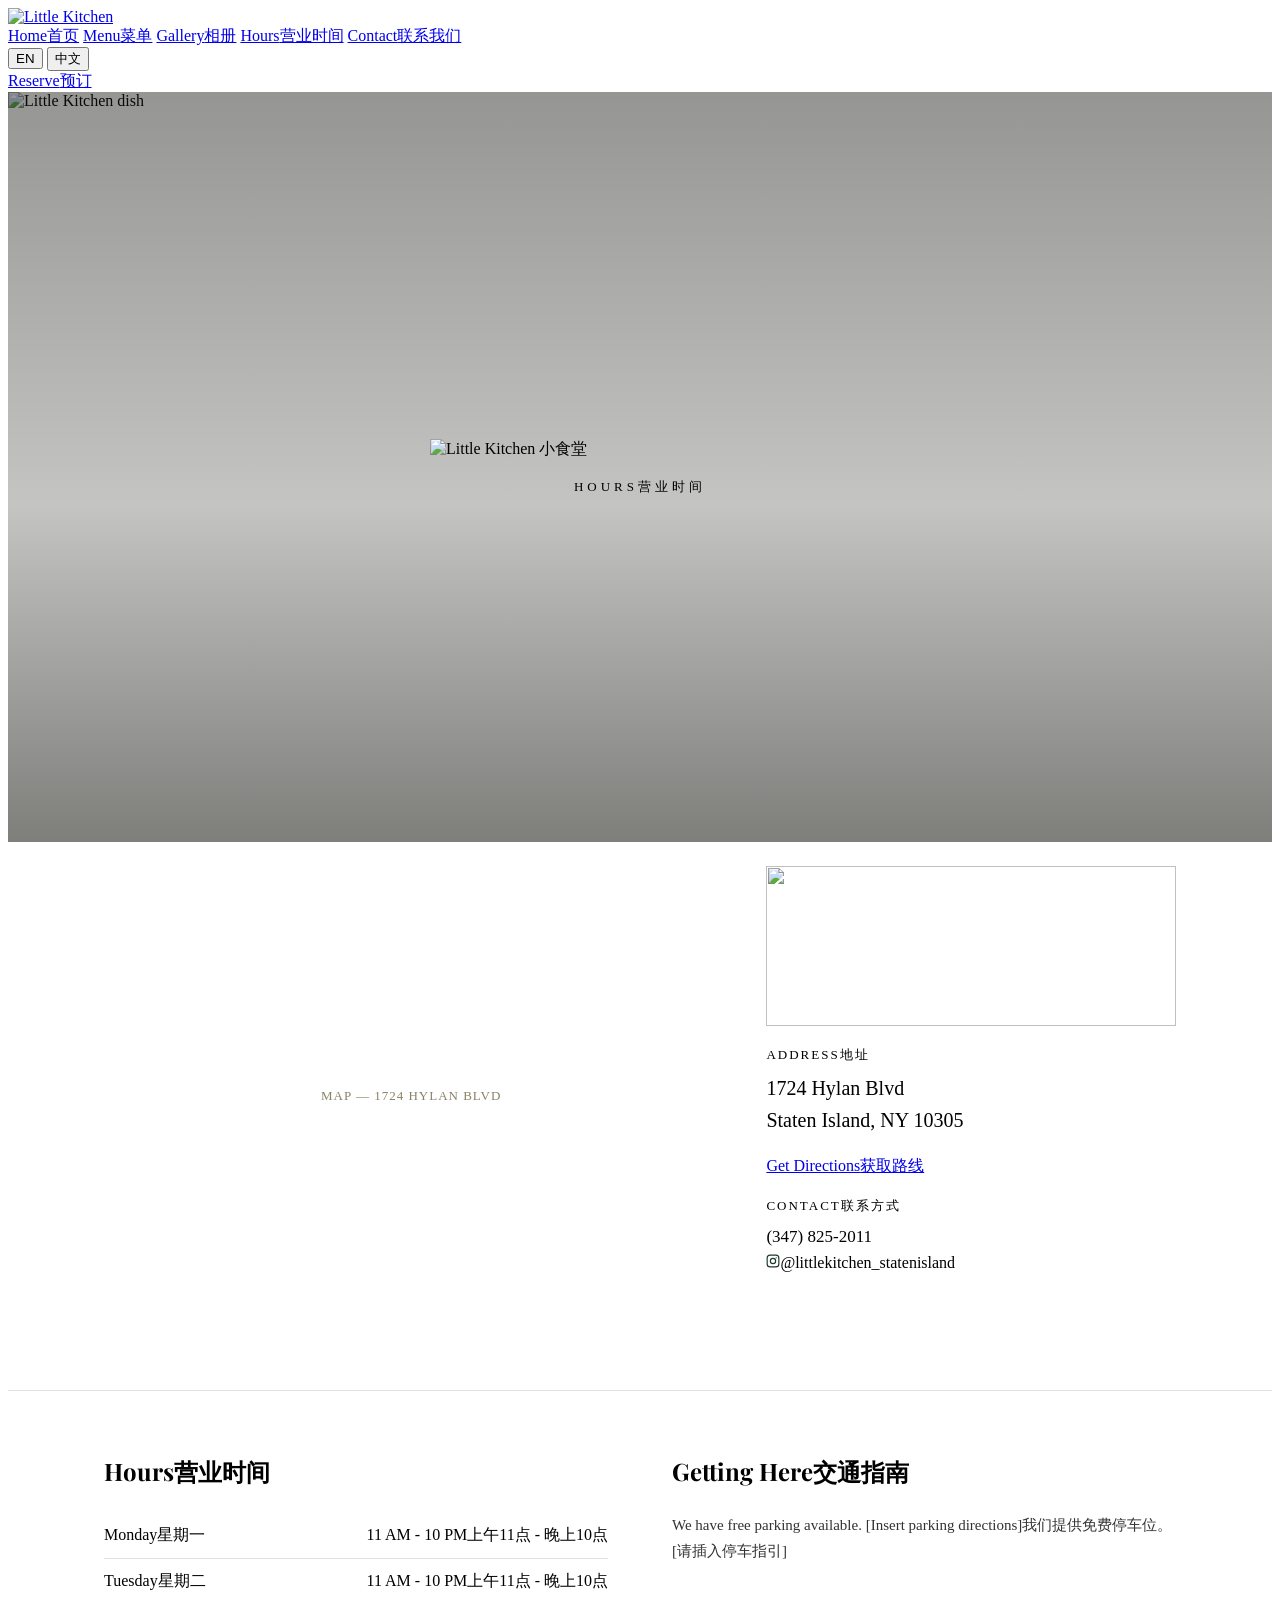
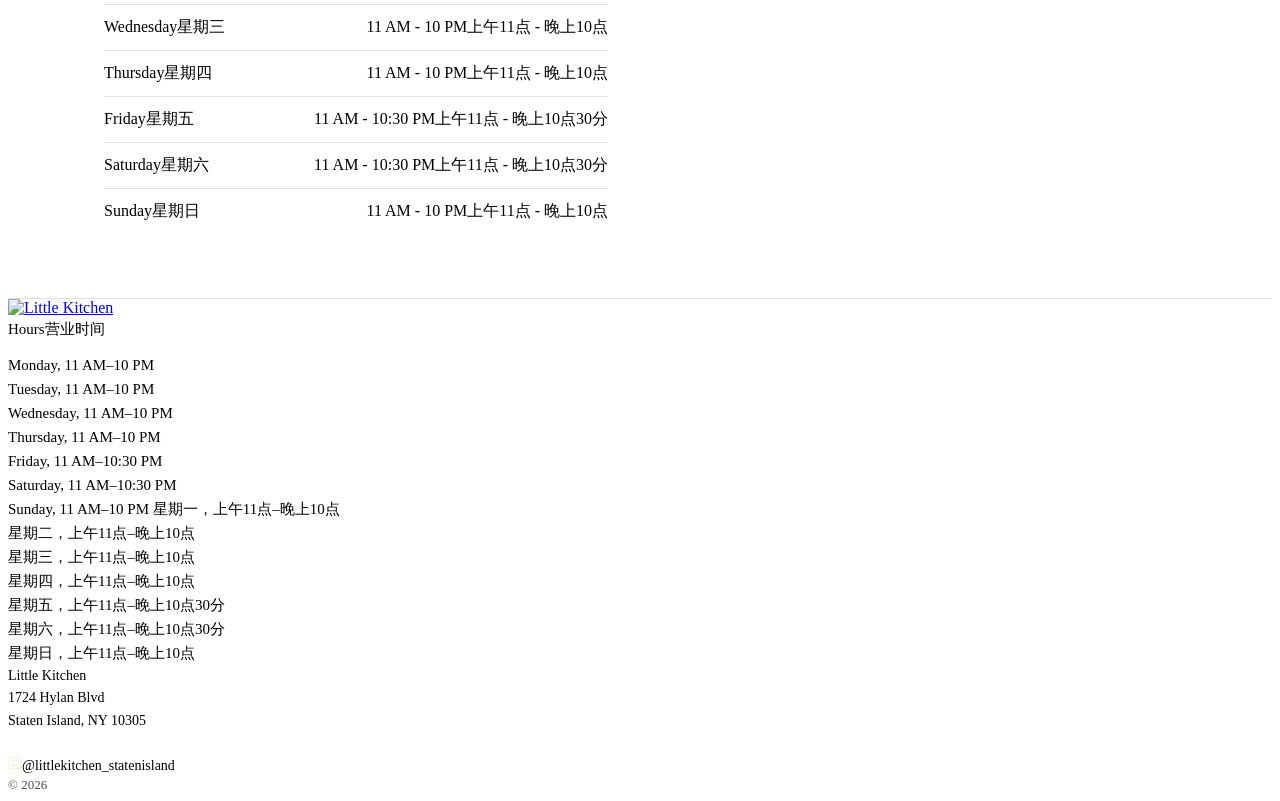
==== hours.html @ 381b74b4 "Add files via upload" ====
<!doctype html>
<html lang="en">
<head>
<meta charset="utf-8">
<meta name="viewport" content="width=device-width, initial-scale=1">
<title>Hours &amp; Location — Little Kitchen</title>
<link rel="preconnect" href="https://fonts.googleapis.com">
<link href="https://fonts.googleapis.com/css2?family=Playfair+Display:wght@400;500;700;900&family=Jost:wght@400;500;600&display=swap" rel="stylesheet">
<link rel="stylesheet" href="css/styles.css">
</head>
<body>

<div class="site-nav">
  <a href="index.html" class="logo-link"><img src="images/logo-half.png" alt="Little Kitchen"></a>
  <div class="nav-links">
    <a href="index.html" class="nav-link"><span class="en">Home</span><span class="zh">首页</span></a>
    <a href="menu.html" class="nav-link"><span class="en">Menu</span><span class="zh">菜单</span></a>
    <a href="gallery.html" class="nav-link"><span class="en">Gallery</span><span class="zh">相册</span></a>
    <a href="hours.html" class="nav-link active"><span class="en">Hours</span><span class="zh">营业时间</span></a>
    <a href="contact.html" class="nav-link"><span class="en">Contact</span><span class="zh">联系我们</span></a>
    <div class="lang-toggle">
      <button type="button" id="lang-en">EN</button>
      <button type="button" id="lang-zh">中文</button>
    </div>
    <a href="contact.html" class="nav-cta"><span class="en">Reserve</span><span class="zh">预订</span></a>
  </div>
</div>

<div style="position: relative; width: 100%; height: 750px; overflow: hidden; display: flex; flex-direction: column; align-items: center; justify-content: center;">
  <img style="position: absolute; inset: 0; width: 100%; height: 100%; object-fit: cover;" src="images/chicken-dish-hero.webp" alt="Little Kitchen dish">
  <div style="position: absolute; inset: 0; background: linear-gradient(0deg, rgba(20,20,15,0.55) 0%, rgba(20,20,15,0.25) 45%, rgba(20,20,15,0.45) 100%);"></div>
  <img src="images/logo-full.png" style="position: relative; z-index: 2; width: 420px; height: auto;" alt="Little Kitchen 小食堂">
  <div style="position: relative; z-index: 2; margin-top: 18px; font-size: 13px; letter-spacing: 4px; text-transform: uppercase; color: var(--cream);"><span class="en">Hours</span><span class="zh">营业时间</span></div>
</div>

<div class="tile-strip"></div>

<div style="padding: 24px 96px 64px 96px; display: flex; gap: 48px; border-bottom: 1px solid rgba(27,58,43,0.15); flex-wrap: wrap;">
  <div style="flex: 1.5; min-width: 280px; height: 460px; background: var(--parchment-light); border: 1px solid var(--gold); display: flex; align-items: center; justify-content: center; font-size: 13px; letter-spacing: 1px; text-transform: uppercase; color: #8A8264;">Map — 1724 Hylan Blvd</div>
  <div style="flex: 1; min-width: 260px; display: flex; flex-direction: column; gap: 20px;">
    <img src="images/storefront.png" style="width: 100%; height: 160px; object-fit: cover; border: 1px solid var(--gold);">
    <div>
      <div style="font-size: 13px; letter-spacing: 2px; text-transform: uppercase; color: var(--red); margin-bottom: 8px;"><span class="en">Address</span><span class="zh">地址</span></div>
      <div style="font-size: 20px; line-height: 1.6;">1724 Hylan Blvd<br>Staten Island, NY 10305</div>
    </div>
    <a href="#" class="btn-outline" style="width: fit-content;"><span class="en">Get Directions</span><span class="zh">获取路线</span></a>
    <div>
      <div style="font-size: 13px; letter-spacing: 2px; text-transform: uppercase; color: var(--red); margin-bottom: 8px;"><span class="en">Contact</span><span class="zh">联系方式</span></div>
      <div style="font-size: 16px; line-height: 1.6;">
        <span style="font-size: 17px;">(347) 825-2011</span><br>
        <svg class="ig-icon" width="14" height="14" viewBox="0 0 24 24" fill="none" stroke="#1B3A2B" stroke-width="2"><rect x="2" y="2" width="20" height="20" rx="5"></rect><circle cx="12" cy="12" r="4.5"></circle><circle cx="17.5" cy="6.5" r="1" fill="#1B3A2B" stroke="none"></circle></svg>@littlekitchen_statenisland
      </div>
    </div>
  </div>
</div>

<div style="padding: 64px 96px; display: flex; gap: 64px; border-bottom: 1px solid rgba(27,58,43,0.15); flex-wrap: wrap;">
  <div style="flex: 1; min-width: 260px;">
    <div style="font-family: 'Playfair Display', serif; font-size: 24px; font-weight: 700; color: var(--jade); margin-bottom: 24px;"><span class="en">Hours</span><span class="zh">营业时间</span></div>
    <div style="display: flex; flex-direction: column;">
      <div style="display: flex; justify-content: space-between; padding: 12px 0; border-bottom: 1px solid rgba(27,58,43,0.15); font-size: 16px;"><span><span class="en">Monday</span><span class="zh">星期一</span></span><span><span class="en">11 AM - 10 PM</span><span class="zh">上午11点 - 晚上10点</span></span></div>
      <div style="display: flex; justify-content: space-between; padding: 12px 0; border-bottom: 1px solid rgba(27,58,43,0.15); font-size: 16px;"><span><span class="en">Tuesday</span><span class="zh">星期二</span></span><span><span class="en">11 AM - 10 PM</span><span class="zh">上午11点 - 晚上10点</span></span></div>
      <div style="display: flex; justify-content: space-between; padding: 12px 0; border-bottom: 1px solid rgba(27,58,43,0.15); font-size: 16px;"><span><span class="en">Wednesday</span><span class="zh">星期三</span></span><span><span class="en">11 AM - 10 PM</span><span class="zh">上午11点 - 晚上10点</span></span></div>
      <div style="display: flex; justify-content: space-between; padding: 12px 0; border-bottom: 1px solid rgba(27,58,43,0.15); font-size: 16px;"><span><span class="en">Thursday</span><span class="zh">星期四</span></span><span><span class="en">11 AM - 10 PM</span><span class="zh">上午11点 - 晚上10点</span></span></div>
      <div style="display: flex; justify-content: space-between; padding: 12px 0; border-bottom: 1px solid rgba(27,58,43,0.15); font-size: 16px;"><span><span class="en">Friday</span><span class="zh">星期五</span></span><span><span class="en">11 AM - 10:30 PM</span><span class="zh">上午11点 - 晚上10点30分</span></span></div>
      <div style="display: flex; justify-content: space-between; padding: 12px 0; border-bottom: 1px solid rgba(27,58,43,0.15); font-size: 16px;"><span><span class="en">Saturday</span><span class="zh">星期六</span></span><span><span class="en">11 AM - 10:30 PM</span><span class="zh">上午11点 - 晚上10点30分</span></span></div>
      <div style="display: flex; justify-content: space-between; padding: 12px 0; font-size: 16px;"><span><span class="en">Sunday</span><span class="zh">星期日</span></span><span><span class="en">11 AM - 10 PM</span><span class="zh">上午11点 - 晚上10点</span></span></div>
    </div>
  </div>
  <div style="flex: 1; min-width: 260px;">
    <div style="font-family: 'Playfair Display', serif; font-size: 24px; font-weight: 700; color: var(--jade); margin-bottom: 24px;"><span class="en">Getting Here</span><span class="zh">交通指南</span></div>
    <div style="font-size: 15px; line-height: 1.7; opacity: 0.8;"><span class="en">We have free parking available. [Insert parking directions]</span><span class="zh">我们提供免费停车位。[请插入停车指引]</span></div>
  </div>
</div>

<div class="tile-strip"></div>

<div class="site-footer">
  <a href="index.html" class="logo-link" style="flex-direction: column;"><img src="images/logo-half.png" alt="Little Kitchen"></a>
  <div style="display: flex; flex-direction: column; gap: 12px; font-size: 14px; line-height: 1.6;">
    <div style="font-family: Garamond, serif; font-size: 15px;"><span class="en">Hours</span><span class="zh">营业时间</span></div>
    <span style="font-family: Garamond, serif; font-size: 15px;">
      <span class="en">Monday, 11 AM–10 PM<br>Tuesday, 11 AM–10 PM<br>Wednesday, 11 AM–10 PM<br>Thursday, 11 AM–10 PM<br>Friday, 11 AM–10:30 PM<br>Saturday, 11 AM–10:30 PM<br>Sunday, 11 AM–10 PM</span>
      <span class="zh">星期一，上午11点–晚上10点<br>星期二，上午11点–晚上10点<br>星期三，上午11点–晚上10点<br>星期四，上午11点–晚上10点<br>星期五，上午11点–晚上10点30分<br>星期六，上午11点–晚上10点30分<br>星期日，上午11点–晚上10点</span>
    </span>
  </div>
  <div style="font-size: 14px; line-height: 1.6; font-family: Garamond, serif;">
    Little Kitchen<br>1724 Hylan Blvd<br>Staten Island, NY 10305<br><br>
    <svg class="ig-icon" width="14" height="14" viewBox="0 0 24 24" fill="none" stroke="#F7F1DE" stroke-width="2"><rect x="2" y="2" width="20" height="20" rx="5"></rect><circle cx="12" cy="12" r="4.5"></circle><circle cx="17.5" cy="6.5" r="1" fill="#F7F1DE" stroke="none"></circle></svg>@littlekitchen_statenisland
  </div>
  <div style="font-size: 13px; color: var(--gold-light); opacity: 0.7;">© 2026</div>
</div>

<script src="js/main.js"></script>
</body>
</html>
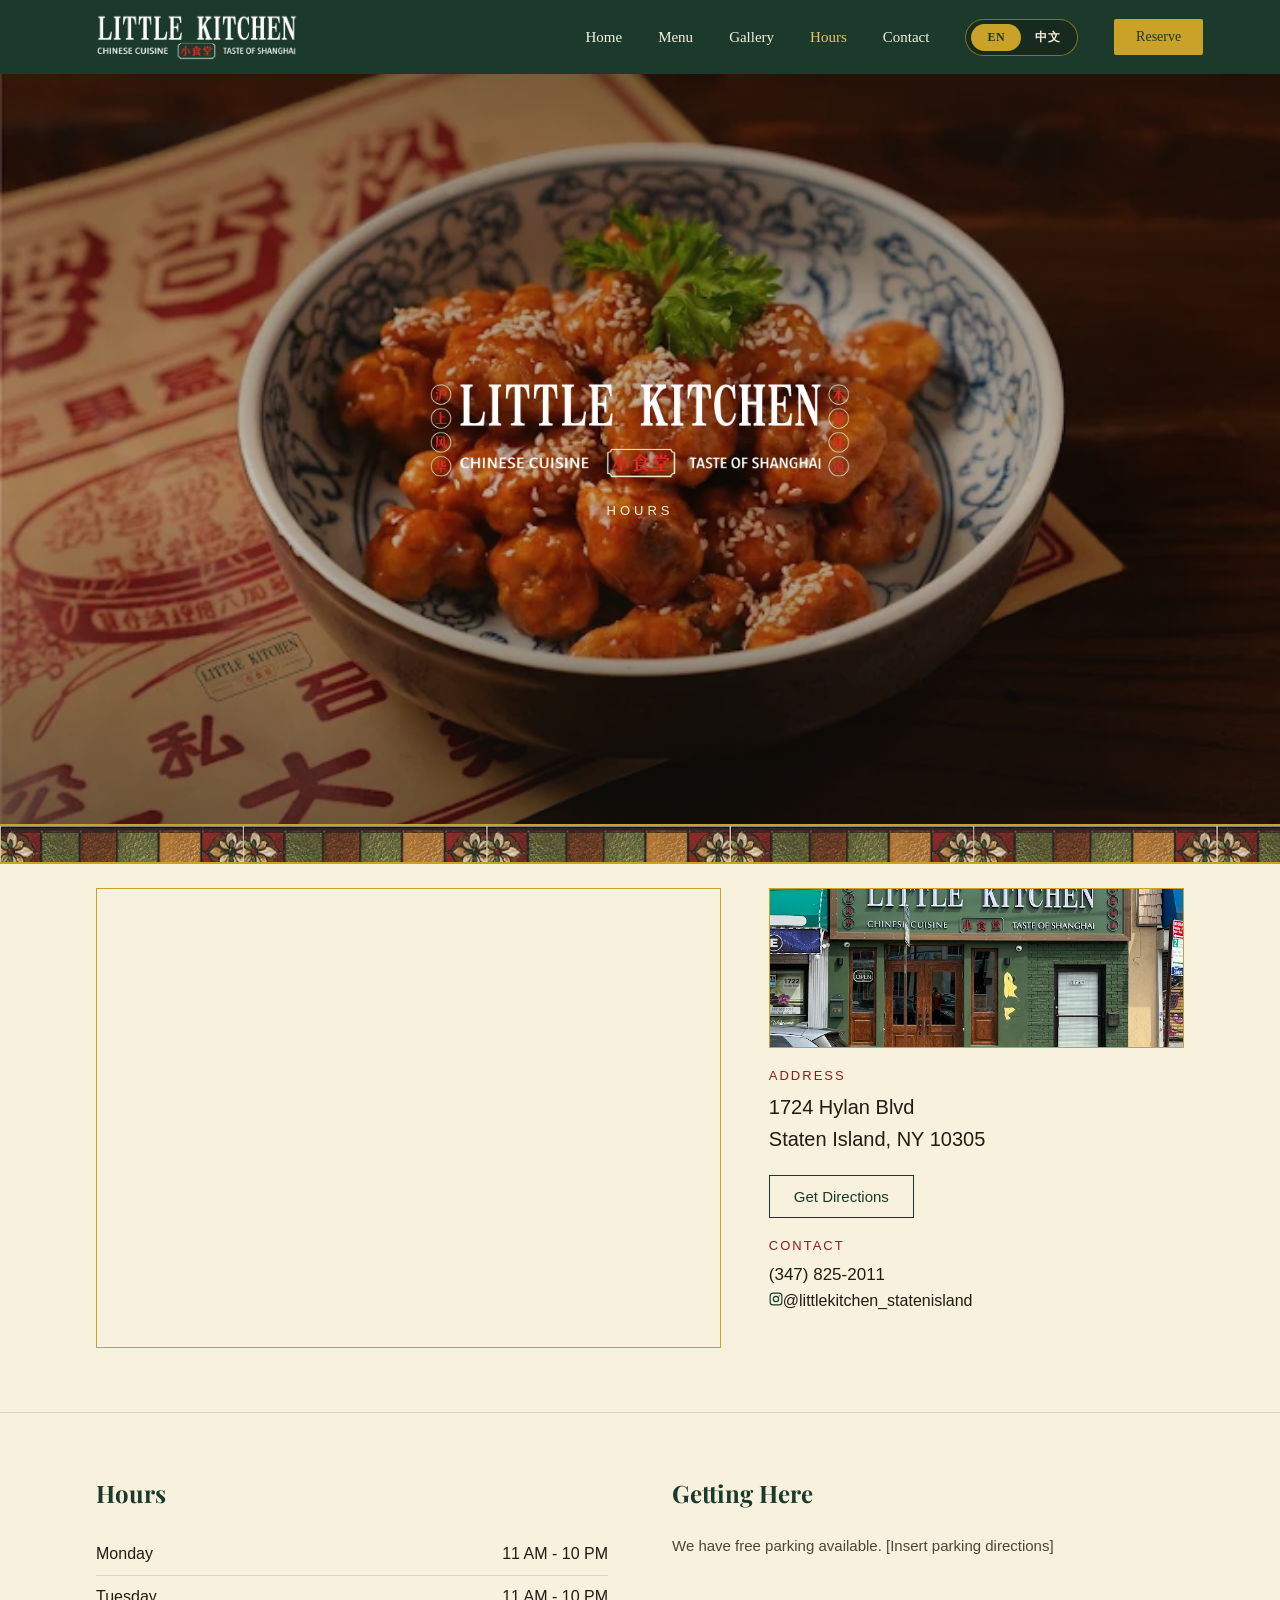
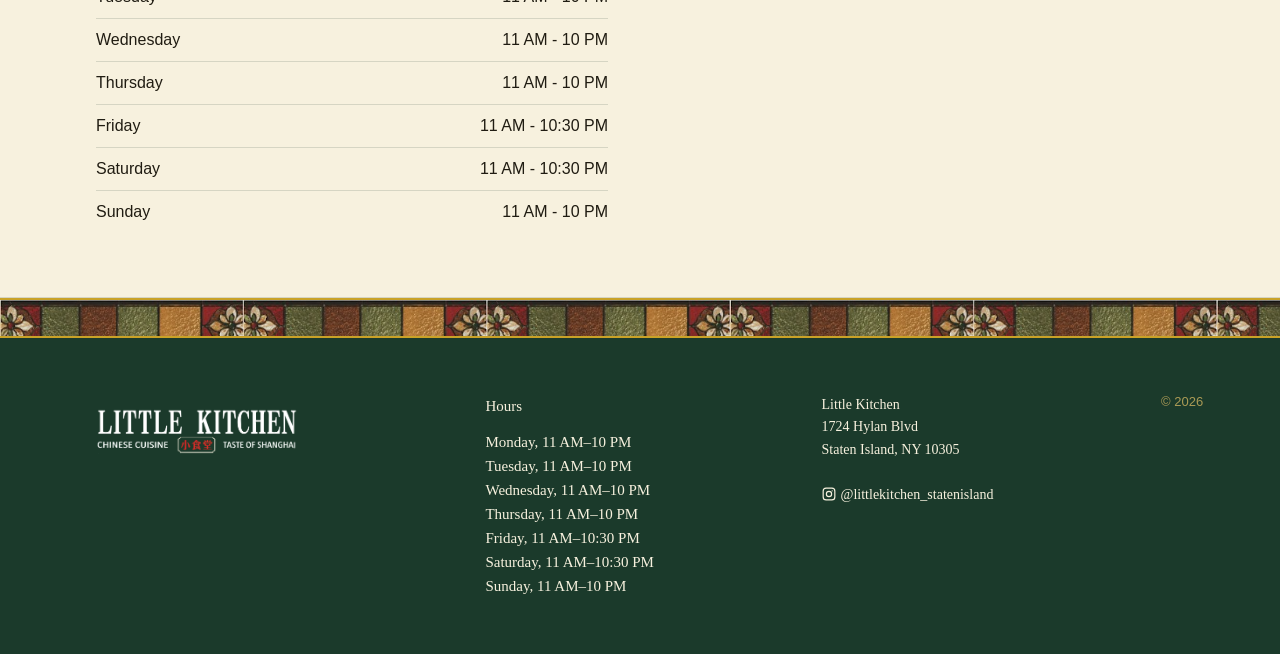
==== commit e41c2009: "Add files via upload" ====
--- a/hours.html
+++ b/hours.html
@@ -36,7 +36,7 @@
 <div class="tile-strip"></div>
 
 <div style="padding: 24px 96px 64px 96px; display: flex; gap: 48px; border-bottom: 1px solid rgba(27,58,43,0.15); flex-wrap: wrap;">
-  <div style="flex: 1.5; min-width: 280px; height: 460px; background: var(--parchment-light); border: 1px solid var(--gold); display: flex; align-items: center; justify-content: center; font-size: 13px; letter-spacing: 1px; text-transform: uppercase; color: #8A8264;">Map — 1724 Hylan Blvd</div>
+  <iframe src="https://www.google.com/maps/embed?pb=!1m18!1m12!1m3!1d3585.9487827910107!2d-74.09153229771869!3d40.586690083761496!2m3!1f0!2f0!3f0!3m2!1i1024!2i768!4f13.1!3m3!1m2!1s0x89c24f03a679caaf%3A0x3d9944f6c0dbdae2!2sLittle%20Kitchen!5e0!3m2!1sen!2sus!4v1790019964816!5m2!1sen!2sus" style="flex: 1.5; min-width: 280px; height: 460px; border: 1px solid var(--gold);" allowfullscreen loading="lazy" referrerpolicy="strict-origin-when-cross-origin"></iframe>
   <div style="flex: 1; min-width: 260px; display: flex; flex-direction: column; gap: 20px;">
     <img src="images/storefront.png" style="width: 100%; height: 160px; object-fit: cover; border: 1px solid var(--gold);">
     <div>
--- a/css/styles.css
+++ b/css/styles.css
@@ -0,0 +1,178 @@
+/* Little Kitchen — shared stylesheet */
+
+:root {
+  --jade: #1B3A2B;
+  --gold: #C9A227;
+  --gold-light: #E8C468;
+  --red: #8B1E1E;
+  --cream: #F7F1DE;
+  --parchment-light: #EFE7CE;
+  --ink: #201C12;
+}
+
+* { box-sizing: border-box; }
+
+body {
+  margin: 0;
+  background: var(--cream);
+  font-family: 'Jost', sans-serif;
+  color: var(--ink);
+}
+
+a { color: var(--jade); text-decoration: none; }
+a:hover { color: var(--red); }
+
+img, video { max-width: 100%; display: block; }
+
+.wordmark {
+  font-family: 'Playfair Display', serif;
+  font-weight: 900;
+  text-transform: uppercase;
+  letter-spacing: 2px;
+}
+
+/* ---- Language toggle ---- */
+html:not([lang="zh"]) .zh { display: none; }
+html[lang="zh"] .en { display: none; }
+
+.lang-toggle {
+  display: inline-flex;
+  align-items: center;
+  background: rgba(20,20,15,0.4);
+  border: 1px solid rgba(201,162,39,0.6);
+  border-radius: 20px;
+  padding: 3px 5px;
+  gap: 2px;
+}
+.lang-toggle button {
+  padding: 6px 12px;
+  border-radius: 16px;
+  border: none;
+  cursor: pointer;
+  font-size: 12px;
+  font-weight: 600;
+  letter-spacing: 0.5px;
+  font-family: Garamond, serif;
+  background: transparent;
+  color: var(--cream);
+}
+.lang-toggle button#lang-en { padding: 6px 16px; }
+.lang-toggle button.active {
+  background: var(--gold);
+  color: var(--jade);
+}
+
+/* ---- Nav ---- */
+.site-nav {
+  padding: 0 clamp(24px, 6vw, 96px);
+  display: flex;
+  align-items: center;
+  justify-content: space-between;
+  background: var(--jade);
+}
+.logo-link { display: flex; align-items: center; text-decoration: none; padding: 14px 20px; }
+.logo-link img { height: 46px; width: 201px; }
+.nav-links { display: flex; gap: 36px; align-items: center; font-size: 15px; font-family: Garamond, serif; flex-wrap: wrap; }
+.nav-link { color: var(--cream); text-decoration: none; transition: color .15s ease; }
+.nav-link:hover { color: var(--gold); }
+.nav-link.active { color: var(--gold-light); }
+.nav-cta {
+  color: var(--jade);
+  background: var(--gold);
+  padding: 10px 22px;
+  border-radius: 2px;
+  text-decoration: none;
+  font-size: 14px;
+  font-weight: 500;
+  display: inline-block;
+  transition: background-color .15s ease;
+}
+.nav-cta:hover { background: var(--gold-light); color: var(--jade); }
+
+/* ---- Decorative divider strip ---- */
+.tile-strip {
+  width: 100%;
+  height: 40px;
+  background-image: url('../images/tile-motif-strip.png');
+  background-repeat: repeat-x;
+  background-size: auto 100%;
+  border-top: 2px solid var(--gold);
+  border-bottom: 2px solid var(--gold);
+}
+
+/* ---- Footer ---- */
+.site-footer {
+  padding: 56px clamp(24px, 6vw, 96px);
+  display: flex;
+  justify-content: space-between;
+  align-items: flex-start;
+  flex-wrap: wrap;
+  gap: 24px;
+  background: var(--jade);
+  color: var(--cream);
+}
+.site-footer .ig-icon { vertical-align: -2px; margin-right: 5px; }
+
+/* ---- Buttons / CTAs ---- */
+.btn-gold {
+  display: inline-block;
+  background: var(--gold);
+  color: var(--jade);
+  padding: 12px 26px;
+  font-size: 15px;
+  font-weight: 500;
+  text-decoration: none;
+  border-radius: 2px;
+  border: none;
+  cursor: pointer;
+  font-family: 'Jost', sans-serif;
+}
+.btn-outline {
+  display: inline-block;
+  border: 1px solid var(--jade);
+  color: var(--jade);
+  padding: 12px 24px;
+  text-decoration: none;
+  font-size: 15px;
+}
+
+/* ---- Reviews slider ---- */
+.review-slide { display: none; padding: 0 24px; box-sizing: border-box; text-align: center; }
+.review-slide.active { display: block; }
+.review-arrow {
+  position: absolute; top: 50%; transform: translateY(-50%); z-index: 3;
+  width: 40px; height: 40px; border-radius: 50%;
+  border: 1px solid rgba(247,241,222,0.4);
+  background: rgba(20,20,15,0.4);
+  color: var(--cream); font-size: 18px; cursor: pointer;
+  display: flex; align-items: center; justify-content: center;
+}
+.review-arrow.prev { left: -28px; }
+.review-arrow.next { right: -28px; }
+.review-dot {
+  width: 8px; height: 8px; padding: 0; border: none; border-radius: 50%;
+  background: rgba(247,241,222,0.35); cursor: pointer;
+}
+.review-dot.active { background: var(--gold); }
+
+/* ---- Menu category tabs ---- */
+.menu-tab {
+  padding: 10px 22px; border: 1px solid var(--gold); font-size: 14px;
+  font-family: 'Jost', sans-serif; cursor: pointer;
+  background: transparent; color: var(--jade);
+}
+.menu-tab.active { background: var(--jade); color: var(--cream); }
+.menu-category { display: none; padding: 40px 96px 0 96px; }
+.menu-category.active { display: block; }
+
+/* ---- Gallery ---- */
+.gallery-tile { position: relative; overflow: hidden; border: 1px solid var(--gold); }
+.gallery-tile img { width: 100%; height: 100%; object-fit: cover; display: block; }
+
+/* ---- Contact form ---- */
+form label { font-size: 13px; letter-spacing: 1px; text-transform: uppercase; opacity: 0.65; display: block; margin-bottom: 8px; }
+form input, form textarea {
+  width: 100%; box-sizing: border-box; border: 1px solid var(--gold);
+  background: #fff; padding: 12px 14px; font-family: 'Jost', sans-serif;
+  font-size: 15px; color: var(--ink);
+}
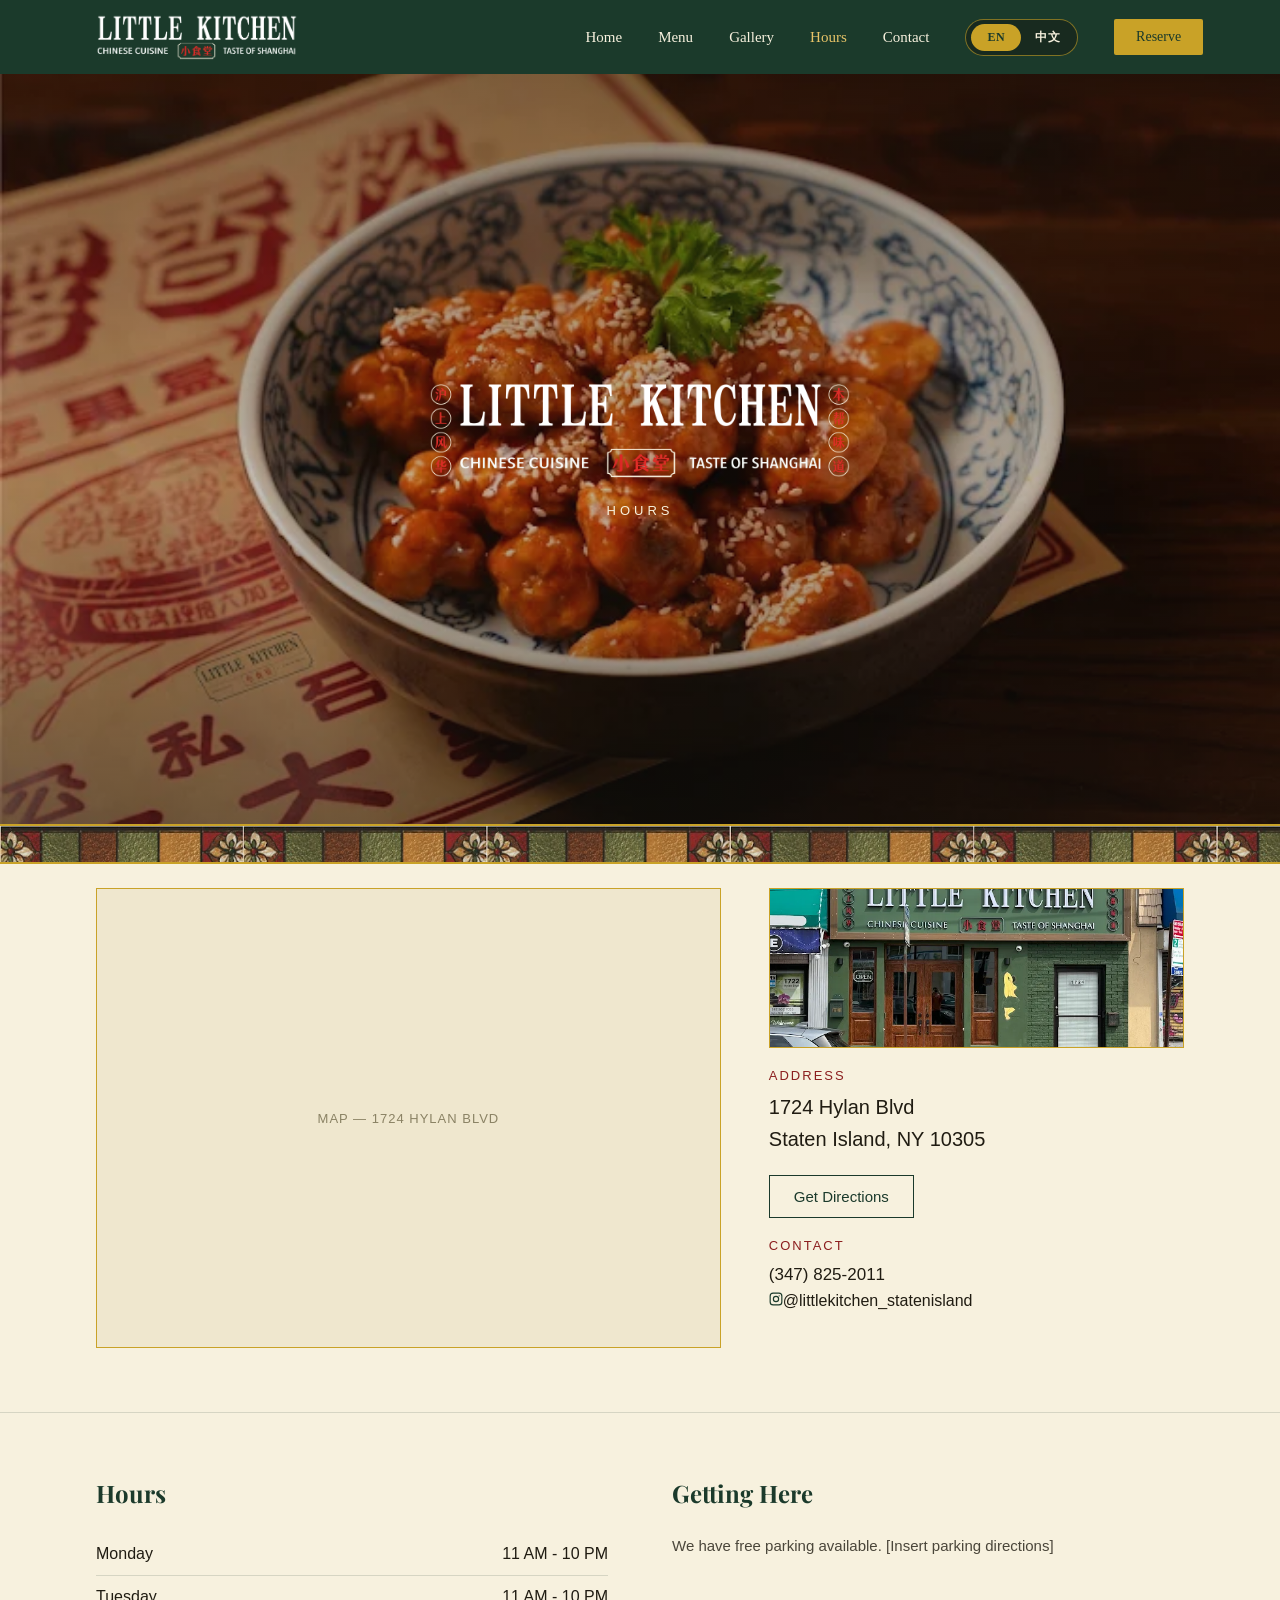
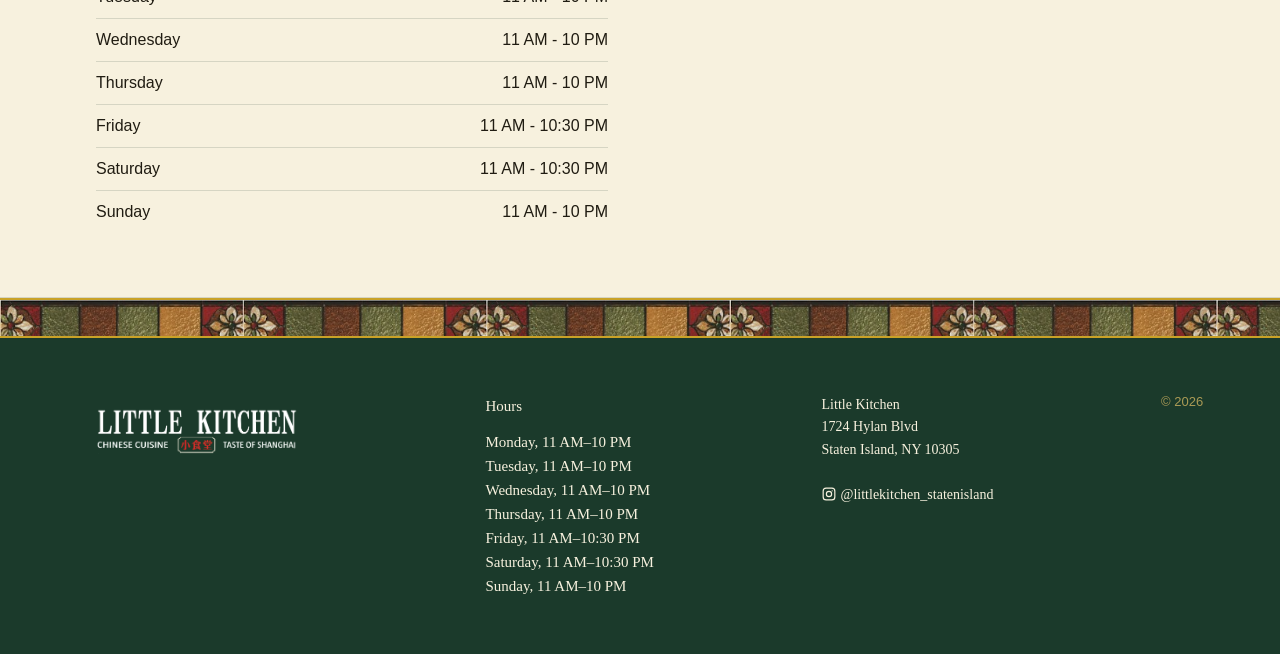
==== commit 2a1456da: "Add files via upload" ====
--- a/hours.html
+++ b/hours.html
@@ -36,7 +36,7 @@
 <div class="tile-strip"></div>
 
 <div style="padding: 24px 96px 64px 96px; display: flex; gap: 48px; border-bottom: 1px solid rgba(27,58,43,0.15); flex-wrap: wrap;">
-  <iframe src="https://www.google.com/maps/embed?pb=!1m18!1m12!1m3!1d3585.9487827910107!2d-74.09153229771869!3d40.586690083761496!2m3!1f0!2f0!3f0!3m2!1i1024!2i768!4f13.1!3m3!1m2!1s0x89c24f03a679caaf%3A0x3d9944f6c0dbdae2!2sLittle%20Kitchen!5e0!3m2!1sen!2sus!4v1790019964816!5m2!1sen!2sus" style="flex: 1.5; min-width: 280px; height: 460px; border: 1px solid var(--gold);" allowfullscreen loading="lazy" referrerpolicy="strict-origin-when-cross-origin"></iframe>
+  <div style="flex: 1.5; min-width: 280px; height: 460px; background: var(--parchment-light); border: 1px solid var(--gold); display: flex; align-items: center; justify-content: center; font-size: 13px; letter-spacing: 1px; text-transform: uppercase; color: #8A8264;">Map — 1724 Hylan Blvd</div>
   <div style="flex: 1; min-width: 260px; display: flex; flex-direction: column; gap: 20px;">
     <img src="images/storefront.png" style="width: 100%; height: 160px; object-fit: cover; border: 1px solid var(--gold);">
     <div>
